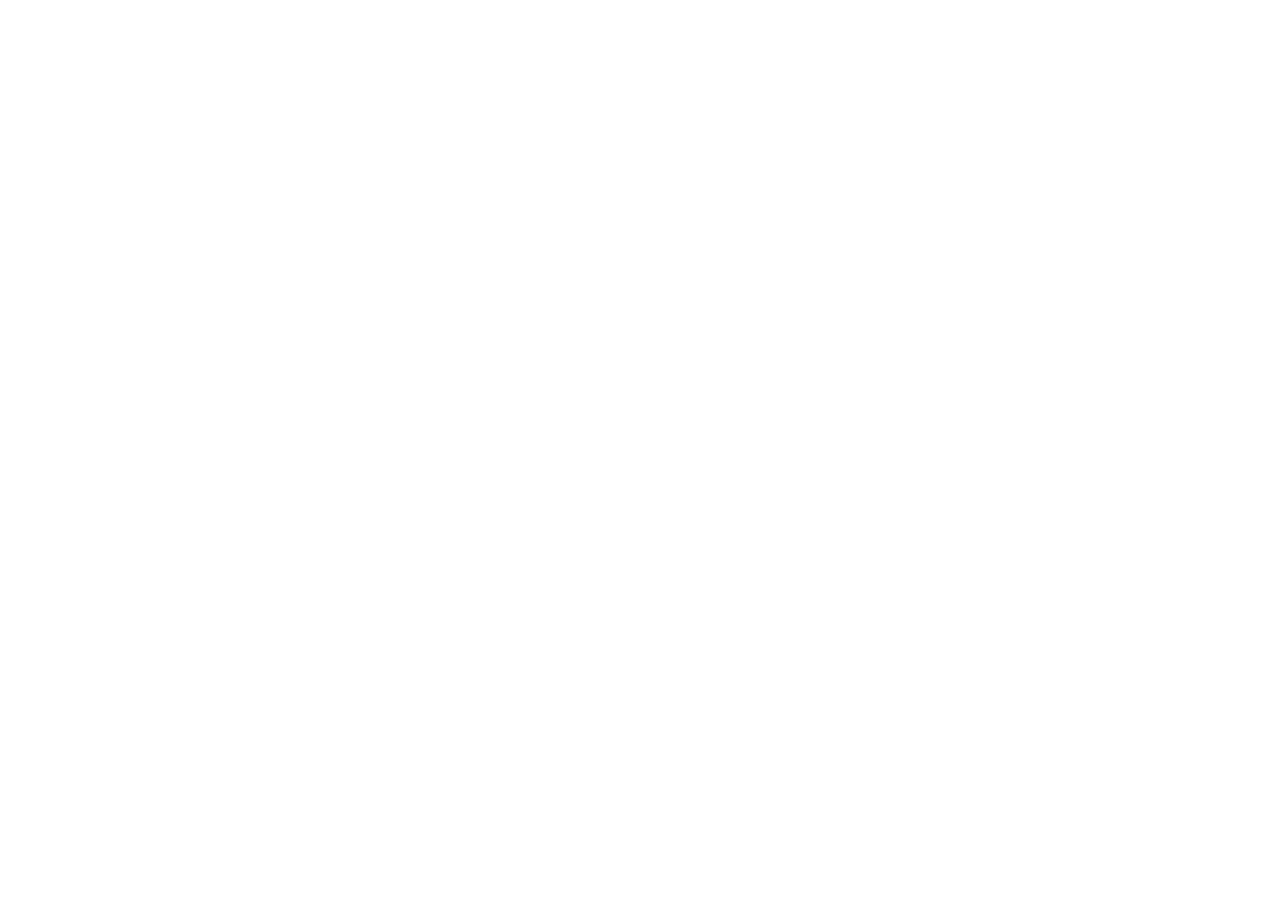
==== index.html @ aceb07a3 "imagen" ====
<!DOCTYPE html>
<html lang="es">
<head>
    <meta charset="UTF-8">
    <meta name="viewport" content="width=device-width, initial-scale=1.0">
    <title>AUTIQ - Accesorios para Vehículo | Copacabana</title>
    
    <script src="https://cdn.tailwindcss.com"></script>
    <link rel="stylesheet" href="https://cdnjs.cloudflare.com/ajax/libs/font-awesome/6.5.1/css/all.min.css">
    <link rel="stylesheet" href="https://cdn.jsdelivr.net/npm/swiper@11/swiper-bundle.min.css" />
    <link rel="stylesheet" href="css/style.css">

    <script>
        tailwind.config = {
            theme: { extend: { colors: { autiq: '#d32f2f' } } }
        }
    </script>
</head>
<body class="bg-gray-50 text-gray-900 antialiased">

    <div x-data="appStorage()" x-init="initSwipers()" x-cloak>

        <nav class="bg-white border-b border-gray-100 sticky top-0 z-40">
            <div class="max-w-7xl mx-auto px-6 h-20 flex justify-between items-center">
                <a href="#" class="text-2xl font-black tracking-tighter text-gray-900 uppercase">
                    AUTIQ<span class="text-gray-400">.</span>
                </a>
                <div class="hidden md:flex items-center gap-10">
                    <a href="#" class="text-[10px] uppercase font-bold tracking-[0.2em] text-gray-800 hover:text-gray-400 transition">Inicio</a>
                    <a href="#catalogo" class="text-[10px] uppercase font-bold tracking-[0.2em] text-autiq hover:text-red-700 transition">Catálogo</a>
                </div>
            </div>
        </nav>

        <header class="bg-white flex items-center border-b border-gray-100 min-h-[calc(100vh-80px)]">
            <div class="max-w-7xl mx-auto px-6 grid md:grid-cols-2 gap-12 items-center w-full py-12">
                <div class="space-y-8 order-2 md:order-1 text-center md:text-left">
                    <h1 class="text-5xl md:text-7xl font-black tracking-tighter text-gray-950 leading-[0.9]">Accesorios para vehículo</h1>
                    <div class="space-y-2 flex flex-col items-center md:items-start">
                        <p class="text-sm md:text-lg text-autiq font-bold uppercase tracking-[0.3em]">PERSONALIZA | PROTEGE | DESTACA</p>
                        <div class="h-1 w-20 bg-gray-900"></div>
                    </div>
                    <p class="text-gray-600 leading-relaxed max-w-md mx-auto md:mx-0 text-base md:text-lg">Tienda virtual especializada en accesorios que elevan el estilo y la protección de tu auto.</p>
                    <a href="#catalogo" class="inline-block bg-gray-950 text-white px-10 py-4 rounded-full text-xs font-black uppercase tracking-widest hover:bg-gray-800 transition-all shadow-xl">Ver Catálogo</a>
                </div>
                <div class="flex justify-center md:justify-end order-1 md:order-2">
                    <div class="relative w-full max-w-lg aspect-square">
                        <div class="absolute inset-0 bg-gray-100 rounded-full scale-110 blur-3xl opacity-50"></div>
                        <img src="img/logo.png" alt="AUTIQ" class="relative z-10 w-full h-full object-contain drop-shadow-2xl border border-gray-100 rounded-full p-4 bg-white">
                    </div>
                </div>
            </div>
        </header>

        <main id="catalogo" class="container mx-auto px-6 py-16 pt-16 scroll-mt-20">
            <h2 class="text-2xl font-light text-gray-400 uppercase tracking-widest mb-12 border-b border-gray-100 pb-4">Nuestros Productos</h2>
            <div class="grid grid-cols-2 md:grid-cols-3 lg:grid-cols-4 gap-4 md:gap-8">
                <template x-for="product in productos" :key="product.id">
                    <div class="group border border-gray-100 p-4 bg-white flex flex-col h-full hover:shadow-xl transition-shadow duration-300 rounded-xl">
                        <div class="relative overflow-hidden aspect-square bg-gray-50 rounded-lg mb-4">
                            <div class="swiper product-swiper h-full">
                                <div class="swiper-wrapper">
                                    <div class="swiper-slide cursor-zoom-in" @click="openModal = true; modalImg = product.image1">
                                        <img :src="product.image1" class="w-full h-full object-contain p-2" loading="lazy">
                                    </div>
                                    <template x-if="product.image2">
                                        <div class="swiper-slide cursor-zoom-in" @click="openModal = true; modalImg = product.image2">
                                            <img :src="product.image2" class="w-full h-full object-contain p-2" loading="lazy">
                                        </div>
                                    </template>
                                </div>
                                <div class="swiper-button-next"></div>
                                <div class="swiper-button-prev"></div>
                                <div class="swiper-pagination"></div>
                            </div>
                        </div>
                        <div class="grow flex flex-col px-1">
                            <h3 class="font-bold text-sm text-gray-900 uppercase tracking-tighter" x-text="product.name"></h3>
                            <p class="text-[11px] text-gray-500 mt-2 line-clamp-2 italic" x-text="product.description"></p>
                        </div>
                        <div class="mt-auto flex justify-between items-center border-t border-gray-50 pt-4">
                            <span class="font-mono font-bold text-gray-950 text-lg" x-text="product.price"></span>
                        </div>
                    </div>
                </template>
            </div>
        </main>

        <footer class="bg-gray-950 text-gray-300 py-16 mt-16 border-t border-gray-800">
            <div class="max-w-7xl mx-auto px-6 grid md:grid-cols-3 gap-12">
            <div class="space-y-6">
                <h4 class="text-xs uppercase font-black tracking-[0.2em] text-white">AUTIQ Accesorios</h4>
                <p class="text-sm leading-relaxed">Tienda Virtual Copacabana Machado. <br>Personaliza, Protege y Destaca tu vehículo con nosotros.</p>

                <div class="flex items-center gap-4 pt-2">
                    <a href="https://instagram.com/auti.q" target="_blank" class="w-10 h-10 rounded-full bg-gray-900 flex items-center justify-center hover:bg-pink-600 transition-colors text-white border border-gray-800">
                        <i class="fa-brands fa-instagram text-xl"></i>
                    </a>
                    <a :href="whatsappUrl" target="_blank" class="w-10 h-10 rounded-full bg-gray-900 flex items-center justify-center hover:bg-green-600 transition-colors text-white border border-gray-800">
                        <i class="fa-brands fa-whatsapp text-xl"></i>
                    </a>
                </div>
            </div>
        
            <div class="space-y-4">
                <h4 class="text-xs uppercase font-black tracking-[0.2em] text-white">Atención al cliente</h4>
                <p class="text-sm italic">Lunes a Viernes: 9am - 6pm</p>
                <p class="text-sm">Sábados y domingos: 9am - 3pm</p>
                <p class="text-sm text-gray-500 mt-4">Punto de recogida en Copacabana (Bajo disponibilidad previa)</p>
            </div>
        
            <div class="relative overflow-hidden rounded-xl border border-gray-800 h-48 bg-gray-900 shadow-lg">
                <iframe 
                    src="https://www.google.com/maps/embed?pb=!1m18!1m12!1m3!1d3965.48451802881!2d-75.535457!3d6.331214600000001!2m3!1f0!2f0!3f0!3m2!1i1024!2i768!4f13.1!3m3!1m2!1s0x8e442f651dfc068d%3A0xc3733830310ce7e2!2sAllegro%20Apartamentos!5e0!3m2!1ses!2sco!4v1774302293964!5m2!1ses!2sco" width="100%" height="100%" style="border:0;" allowfullscreen="" loading="lazy" referrerpolicy="no-referrer-when-downgrade">
                    class="w-full h-full" 
                    style="border:0;" 
                    allowfullscreen="" 
                    loading="lazy" 
                    referrerpolicy="no-referrer-when-downgrade">
                </iframe>
            </div>
        </div>
            <div class="max-w-7xl mx-auto px-6 mt-16 pt-8 border-t border-gray-900 text-center">
                <p class="text-[10px] uppercase tracking-[0.3em] text-gray-600">&copy; 2026 AUTIQ. Todos los derechos reservados.</p>
            </div>
        </footer>

        <a :href="whatsappUrl" 
           target="_blank" 
           class="fixed bottom-8 right-8 z-[90] bg-green-500 text-white w-16 h-16 rounded-full flex items-center justify-center shadow-2xl hover:bg-green-600 transition-all hover:scale-110 animate-whatsapp">
            <i class="fa-brands fa-whatsapp text-3xl"></i>
        </a>

        <template x-teleport="body">
            <div x-show="openModal" class="fixed inset-0 z-[100] flex items-center justify-center bg-black/95 p-6" x-transition.opacity @keydown.escape.window="openModal = false" @click.self="openModal = false" style="display: none;">
                <button @click="openModal = false" class="absolute top-5 right-5 text-white/50 hover:text-white text-4xl font-thin">&times;</button>
                <div class="relative max-w-lg w-full mx-auto bg-white p-2 rounded-lg" @click.stop>
                    <img :src="modalImg" class="w-full h-auto max-h-[75vh] object-contain rounded-sm">
                    <div class="py-2 text-center border-t border-gray-50 mt-2">
                        <p class="text-[10px] uppercase tracking-widest text-gray-400 font-bold">Vista Previa AUTIQ</p>
                    </div>
                </div>
            </div>
        </template>

    </div> 

    <script src="https://cdn.jsdelivr.net/npm/swiper@11/swiper-bundle.min.js"></script>
    <script defer src="https://cdn.jsdelivr.net/npm/alpinejs@3.x.x/dist/cdn.min.js"></script>

    <script>
        function appStorage() {
            return {
                openModal: false,
                modalImg: '',
                
                // --- CONFIGURACIÓN WHATSAPP ---
                whatsappPhone: '573206583971', // REEMPLAZA CON TU NÚMERO (Sin el +)
                whatsappMessage: 'Hola AUTIQ! 🚘 Vi tu catálogo y me interesa obtener más información sobre un accesorio.',
                
                get whatsappUrl() {
                    return `https://wa.me/${this.whatsappPhone}?text=${encodeURIComponent(this.whatsappMessage)}`;
                },

                productos: [
                    { id: 1, name: 'CARBLOCK MILLONARIO', description: 'Elegancia y confort en un mismo Aroma. Edición Gold.', price: '$55.000', image1: 'img/Carblock.png', image2: 'img/Carblock1.png' },
                    { id: 2, name: 'TAPA VALVULA DE LUJO HYUNDAI', description: 'Tapa de válvula con diseño exclusivo para vehículos HYUNDAI.', price: '$22.000', image1: 'img/HYUNDAI.png', image2: 'img/HyundaiCar.png' },
                    { id: 3, name: 'TAPAS VÁLVULA SUZUKI + LLAVERO', description: 'Set completo de 4 tapas en negro mate con logo Suzuki.', price: '$22.000', image1: 'img/suzuki.1.png', image2: 'img/suzukiCar.png' },
                    { id: 4, name: 'TAPAS VÁLVULA RENAULT + LLAVERO', description: 'Calidad premium para tu Renault.', price: '$22.000', image1: 'img/renault.png', image2: 'img/renaultCar.png' },
                    { id: 5, name: 'TAPAS VÁLVULA MAZDA + LLAVERO', description: 'Personalización total para tu Mazda.', price: '$22.000', image1: 'img/Mazda.png', image2: 'img/MazdaCar.png' },
                    { id: 6, name: 'TAPAS VÁLVULA FORD + LLAVERO', description: 'Resistencia y estilo para tu Ford.', price: '$22.000', image1: 'img/Ford.png', image2: 'img/FordCard.png' },
                    { id: 7, name: 'TAPAS VÁLVULA BMW + LLAVERO', description: 'El detalle que tu BMW merece.', price: '$22.000', image1:'img/Bmw.1.png', image2:'img/BmwCar.png'},
                    { id: 8, name: 'TAPAS VÁLVULA MERCEDES + LLAVERO', description: 'Lujo y distinción en cada detalle.', price: '$22.000', image1: 'img/mercedez.1.png', image2:'img/mercedezCar.png' },
                    { id: 9, name: 'TAPAS VÁLVULA AUDI + LLAVERO', description: 'Diseño deportivo para tu Audi.', price: '$22.000', image1: 'img/audi.1.png', image2:'img/audiCar.png' }
                ],

                initSwipers() {
                    this.$nextTick(() => {
                        document.querySelectorAll('.product-swiper').forEach(el => {
                            new Swiper(el, {
                                spaceBetween: 10,
                                grabCursor: true,
                                pagination: { el: el.querySelector('.swiper-pagination'), clickable: true },
                                navigation: { nextEl: el.querySelector('.swiper-button-next'), prevEl: el.querySelector('.swiper-button-prev') },
                            });
                        });
                    });
                }
            }
        }
    </script>
</body>
</html>
---- css/style.css ----
/* css/styles.css */

/* ==========================================================
   REDISEÑO PROFESIONAL DE SWIPER PARA AUTIQ
   ========================================================== */

        [x-cloak] { display: none !important; }

        /* --- ESTILOS PROFESIONALES SWIPER --- */
        .swiper-pagination-bullet {
            background: rgba(0, 0, 0, 0.2) !important;
            width: 6px !important;
            height: 6px !important;
            opacity: 1 !important;
            transition: all 0.3s ease;
        }
        .swiper-pagination-bullet-active {
            background: #111827 !important;
            width: 16px !important;
            border-radius: 4px !important;
        }
        .swiper-button-next, .swiper-button-prev {
            color: rgba(0, 0, 0, 0.5) !important;
            transition: all 0.3s ease;
            opacity: 0;
        }
        .group:hover .swiper-button-next, .group:hover .swiper-button-prev {
            opacity: 1;
        }
        .swiper-button-next:after, .swiper-button-prev:after {
            font-size: 14px !important;
            font-weight: bold;
        }
        .swiper-button-disabled { display: none !important; }

        /* Suavizado de scroll */
        html { scroll-behavior: smooth; }


/* Lógica de HOVER: Aparecer y oscurecer */
.group:hover .swiper-button-next,
.group:hover .swiper-button-prev {
    opacity: 1; /* Aparecen al pasar el mouse por la card */
}

.swiper-button-next:hover,
.swiper-button-prev:hover {
    color: rgba(17, 24, 39, 1) !important; /* Gris oscuro al 100% */
}

/* Alinear flechas por fuera del área de la imagen */
.swiper-button-prev {
    left: 6px !important;
}

.swiper-button-next {
    right: 6px !important;
}

/* Asegurar que las imágenes del modal no se deformen */
.modal-image {
    max-width: 50%;
    max-height: 85vh;
    object-position: contain;
}

/* Asegura que el modal sea responsivo */
.modal-image-container {
    transition: all 0.3s ease-in-out;
}

/* Evita que la imagen sobrepase la altura de la pantalla en laptops pequeñas */
.modal-image-container img {
    max-height: 75vh; /* 75% de la altura de la pantalla */
    width: auto;
    margin: 0 auto;
}
/* Cambiar cursor al pasar sobre imágenes con zoom */
.cursor-zoom-in {
    cursor: zoom-in;
}

/* Evitar saltos de layout antes de que cargue Alpine */
[x-cloak] { 
    display: none !important; 
}
/* Animación para el botón de WhatsApp */
        @keyframes pulse-green {
            0% { transform: scale(1); box-shadow: 0 0 0 0 rgba(34, 197, 94, 0.7); }
            70% { transform: scale(1.05); box-shadow: 0 0 0 10px rgba(34, 197, 94, 0); }
            100% { transform: scale(1); box-shadow: 0 0 0 0 rgba(34, 197, 94, 0); }
        }
        .animate-whatsapp { animation: pulse-green 2s infinite; }
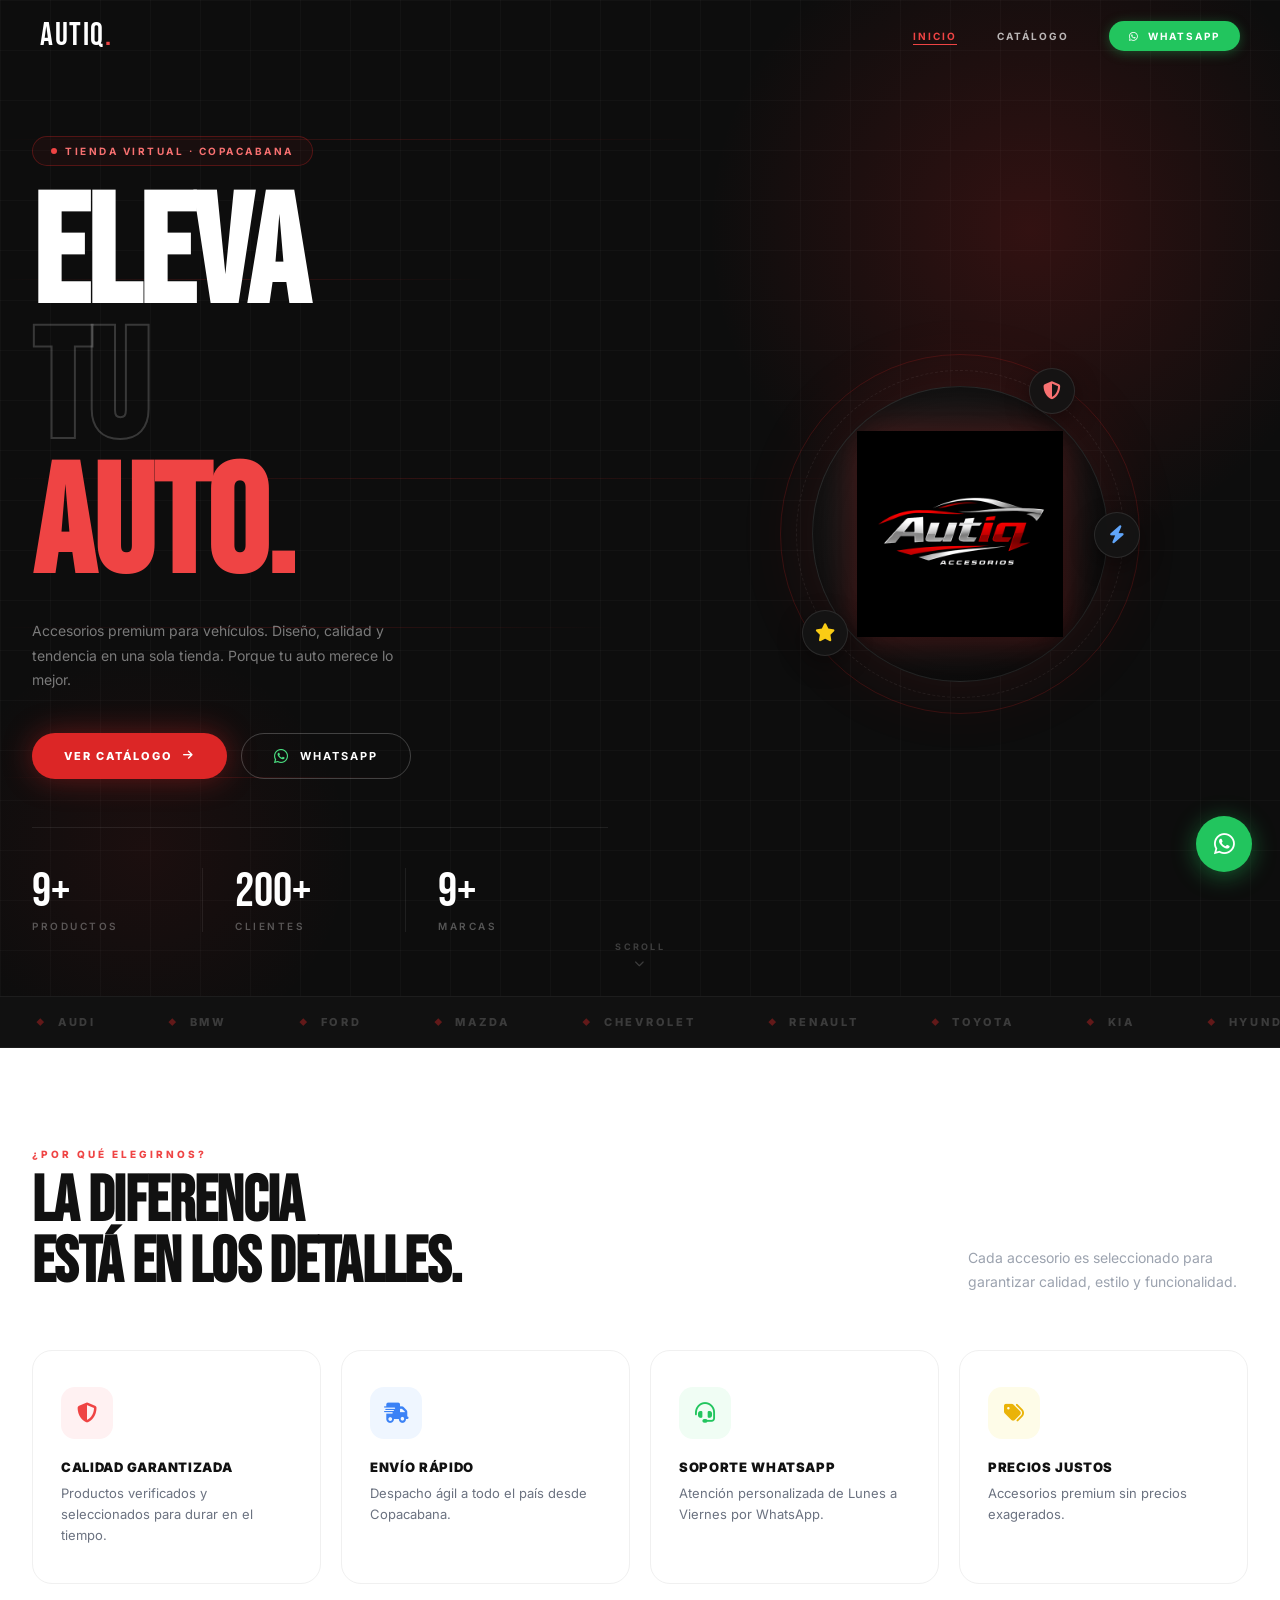
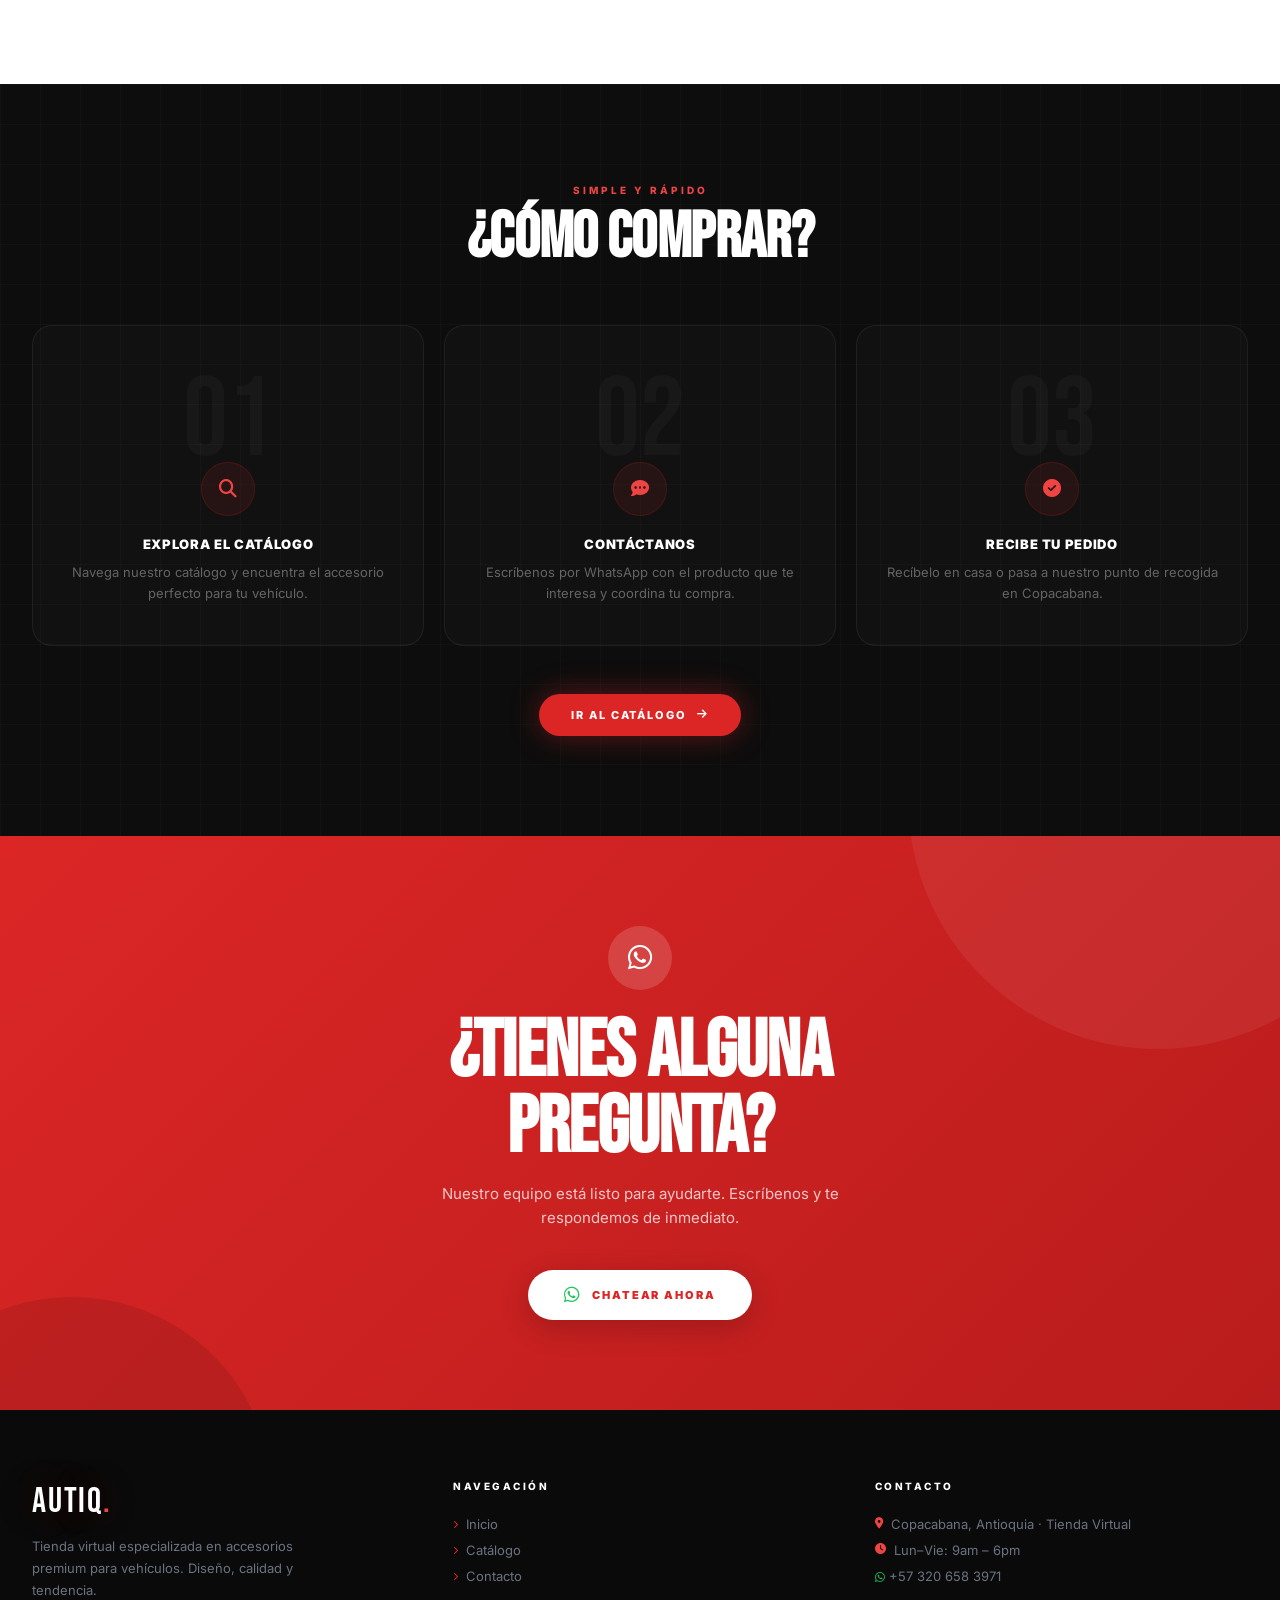
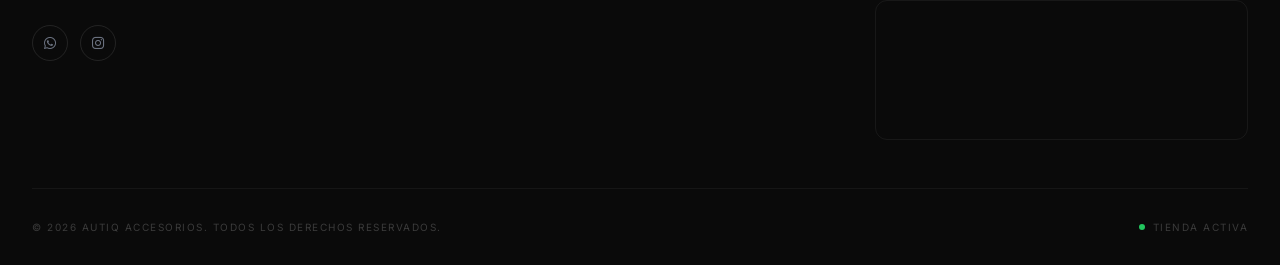
==== commit f044f304: "Nueva app creada por claude" ====
--- a/index.html
+++ b/index.html
@@ -1,193 +1,527 @@
-<!DOCTYPE html>
-<html lang="es">
-<head>
-    <meta charset="UTF-8">
-    <meta name="viewport" content="width=device-width, initial-scale=1.0">
-    <title>AUTIQ - Accesorios para Vehículo | Copacabana</title>
-    
-    <script src="https://cdn.tailwindcss.com"></script>
-    <link rel="stylesheet" href="https://cdnjs.cloudflare.com/ajax/libs/font-awesome/6.5.1/css/all.min.css">
-    <link rel="stylesheet" href="https://cdn.jsdelivr.net/npm/swiper@11/swiper-bundle.min.css" />
-    <link rel="stylesheet" href="css/style.css">
-
-    <script>
-        tailwind.config = {
-            theme: { extend: { colors: { autiq: '#d32f2f' } } }
-        }
-    </script>
-</head>
-<body class="bg-gray-50 text-gray-900 antialiased">
-
-    <div x-data="appStorage()" x-init="initSwipers()" x-cloak>
-
-        <nav class="bg-white border-b border-gray-100 sticky top-0 z-40">
-            <div class="max-w-7xl mx-auto px-6 h-20 flex justify-between items-center">
-                <a href="#" class="text-2xl font-black tracking-tighter text-gray-900 uppercase">
-                    AUTIQ<span class="text-gray-400">.</span>
-                </a>
-                <div class="hidden md:flex items-center gap-10">
-                    <a href="#" class="text-[10px] uppercase font-bold tracking-[0.2em] text-gray-800 hover:text-gray-400 transition">Inicio</a>
-                    <a href="#catalogo" class="text-[10px] uppercase font-bold tracking-[0.2em] text-autiq hover:text-red-700 transition">Catálogo</a>
-                </div>
-            </div>
-        </nav>
-
-        <header class="bg-white flex items-center border-b border-gray-100 min-h-[calc(100vh-80px)]">
-            <div class="max-w-7xl mx-auto px-6 grid md:grid-cols-2 gap-12 items-center w-full py-12">
-                <div class="space-y-8 order-2 md:order-1 text-center md:text-left">
-                    <h1 class="text-5xl md:text-7xl font-black tracking-tighter text-gray-950 leading-[0.9]">Accesorios para vehículo</h1>
-                    <div class="space-y-2 flex flex-col items-center md:items-start">
-                        <p class="text-sm md:text-lg text-autiq font-bold uppercase tracking-[0.3em]">PERSONALIZA | PROTEGE | DESTACA</p>
-                        <div class="h-1 w-20 bg-gray-900"></div>
-                    </div>
-                    <p class="text-gray-600 leading-relaxed max-w-md mx-auto md:mx-0 text-base md:text-lg">Tienda virtual especializada en accesorios que elevan el estilo y la protección de tu auto.</p>
-                    <a href="#catalogo" class="inline-block bg-gray-950 text-white px-10 py-4 rounded-full text-xs font-black uppercase tracking-widest hover:bg-gray-800 transition-all shadow-xl">Ver Catálogo</a>
-                </div>
-                <div class="flex justify-center md:justify-end order-1 md:order-2">
-                    <div class="relative w-full max-w-lg aspect-square">
-                        <div class="absolute inset-0 bg-gray-100 rounded-full scale-110 blur-3xl opacity-50"></div>
-                        <img src="img/logo.png" alt="AUTIQ" class="relative z-10 w-full h-full object-contain drop-shadow-2xl border border-gray-100 rounded-full p-4 bg-white">
-                    </div>
-                </div>
-            </div>
-        </header>
-
-        <main id="catalogo" class="container mx-auto px-6 py-16 pt-16 scroll-mt-20">
-            <h2 class="text-2xl font-light text-gray-400 uppercase tracking-widest mb-12 border-b border-gray-100 pb-4">Nuestros Productos</h2>
-            <div class="grid grid-cols-2 md:grid-cols-3 lg:grid-cols-4 gap-4 md:gap-8">
-                <template x-for="product in productos" :key="product.id">
-                    <div class="group border border-gray-100 p-4 bg-white flex flex-col h-full hover:shadow-xl transition-shadow duration-300 rounded-xl">
-                        <div class="relative overflow-hidden aspect-square bg-gray-50 rounded-lg mb-4">
-                            <div class="swiper product-swiper h-full">
-                                <div class="swiper-wrapper">
-                                    <div class="swiper-slide cursor-zoom-in" @click="openModal = true; modalImg = product.image1">
-                                        <img :src="product.image1" class="w-full h-full object-contain p-2" loading="lazy">
-                                    </div>
-                                    <template x-if="product.image2">
-                                        <div class="swiper-slide cursor-zoom-in" @click="openModal = true; modalImg = product.image2">
-                                            <img :src="product.image2" class="w-full h-full object-contain p-2" loading="lazy">
-                                        </div>
-                                    </template>
-                                </div>
-                                <div class="swiper-button-next"></div>
-                                <div class="swiper-button-prev"></div>
-                                <div class="swiper-pagination"></div>
-                            </div>
-                        </div>
-                        <div class="grow flex flex-col px-1">
-                            <h3 class="font-bold text-sm text-gray-900 uppercase tracking-tighter" x-text="product.name"></h3>
-                            <p class="text-[11px] text-gray-500 mt-2 line-clamp-2 italic" x-text="product.description"></p>
-                        </div>
-                        <div class="mt-auto flex justify-between items-center border-t border-gray-50 pt-4">
-                            <span class="font-mono font-bold text-gray-950 text-lg" x-text="product.price"></span>
-                        </div>
-                    </div>
-                </template>
-            </div>
-        </main>
-
-        <footer class="bg-gray-950 text-gray-300 py-16 mt-16 border-t border-gray-800">
-            <div class="max-w-7xl mx-auto px-6 grid md:grid-cols-3 gap-12">
-            <div class="space-y-6">
-                <h4 class="text-xs uppercase font-black tracking-[0.2em] text-white">AUTIQ Accesorios</h4>
-                <p class="text-sm leading-relaxed">Tienda Virtual Copacabana Machado. <br>Personaliza, Protege y Destaca tu vehículo con nosotros.</p>
-
-                <div class="flex items-center gap-4 pt-2">
-                    <a href="https://instagram.com/auti.q" target="_blank" class="w-10 h-10 rounded-full bg-gray-900 flex items-center justify-center hover:bg-pink-600 transition-colors text-white border border-gray-800">
-                        <i class="fa-brands fa-instagram text-xl"></i>
-                    </a>
-                    <a :href="whatsappUrl" target="_blank" class="w-10 h-10 rounded-full bg-gray-900 flex items-center justify-center hover:bg-green-600 transition-colors text-white border border-gray-800">
-                        <i class="fa-brands fa-whatsapp text-xl"></i>
-                    </a>
-                </div>
-            </div>
-        
-            <div class="space-y-4">
-                <h4 class="text-xs uppercase font-black tracking-[0.2em] text-white">Atención al cliente</h4>
-                <p class="text-sm italic">Lunes a Viernes: 9am - 6pm</p>
-                <p class="text-sm">Sábados y domingos: 9am - 3pm</p>
-                <p class="text-sm text-gray-500 mt-4">Punto de recogida en Copacabana (Bajo disponibilidad previa)</p>
-            </div>
-        
-            <div class="relative overflow-hidden rounded-xl border border-gray-800 h-48 bg-gray-900 shadow-lg">
-                <iframe 
-                    src="https://www.google.com/maps/embed?pb=!1m18!1m12!1m3!1d3965.48451802881!2d-75.535457!3d6.331214600000001!2m3!1f0!2f0!3f0!3m2!1i1024!2i768!4f13.1!3m3!1m2!1s0x8e442f651dfc068d%3A0xc3733830310ce7e2!2sAllegro%20Apartamentos!5e0!3m2!1ses!2sco!4v1774302293964!5m2!1ses!2sco" width="100%" height="100%" style="border:0;" allowfullscreen="" loading="lazy" referrerpolicy="no-referrer-when-downgrade">
-                    class="w-full h-full" 
-                    style="border:0;" 
-                    allowfullscreen="" 
-                    loading="lazy" 
-                    referrerpolicy="no-referrer-when-downgrade">
-                </iframe>
-            </div>
-        </div>
-            <div class="max-w-7xl mx-auto px-6 mt-16 pt-8 border-t border-gray-900 text-center">
-                <p class="text-[10px] uppercase tracking-[0.3em] text-gray-600">&copy; 2026 AUTIQ. Todos los derechos reservados.</p>
-            </div>
-        </footer>
-
-        <a :href="whatsappUrl" 
-           target="_blank" 
-           class="fixed bottom-8 right-8 z-[90] bg-green-500 text-white w-16 h-16 rounded-full flex items-center justify-center shadow-2xl hover:bg-green-600 transition-all hover:scale-110 animate-whatsapp">
-            <i class="fa-brands fa-whatsapp text-3xl"></i>
-        </a>
-
-        <template x-teleport="body">
-            <div x-show="openModal" class="fixed inset-0 z-[100] flex items-center justify-center bg-black/95 p-6" x-transition.opacity @keydown.escape.window="openModal = false" @click.self="openModal = false" style="display: none;">
-                <button @click="openModal = false" class="absolute top-5 right-5 text-white/50 hover:text-white text-4xl font-thin">&times;</button>
-                <div class="relative max-w-lg w-full mx-auto bg-white p-2 rounded-lg" @click.stop>
-                    <img :src="modalImg" class="w-full h-auto max-h-[75vh] object-contain rounded-sm">
-                    <div class="py-2 text-center border-t border-gray-50 mt-2">
-                        <p class="text-[10px] uppercase tracking-widest text-gray-400 font-bold">Vista Previa AUTIQ</p>
-                    </div>
-                </div>
-            </div>
-        </template>
-
-    </div> 
-
-    <script src="https://cdn.jsdelivr.net/npm/swiper@11/swiper-bundle.min.js"></script>
-    <script defer src="https://cdn.jsdelivr.net/npm/alpinejs@3.x.x/dist/cdn.min.js"></script>
-
-    <script>
-        function appStorage() {
-            return {
-                openModal: false,
-                modalImg: '',
-                
-                // --- CONFIGURACIÓN WHATSAPP ---
-                whatsappPhone: '573206583971', // REEMPLAZA CON TU NÚMERO (Sin el +)
-                whatsappMessage: 'Hola AUTIQ! 🚘 Vi tu catálogo y me interesa obtener más información sobre un accesorio.',
-                
-                get whatsappUrl() {
-                    return `https://wa.me/${this.whatsappPhone}?text=${encodeURIComponent(this.whatsappMessage)}`;
-                },
-
-                productos: [
-                    { id: 1, name: 'CARBLOCK MILLONARIO', description: 'Elegancia y confort en un mismo Aroma. Edición Gold.', price: '$55.000', image1: 'img/Carblock.png', image2: 'img/Carblock1.png' },
-                    { id: 2, name: 'TAPA VALVULA DE LUJO HYUNDAI', description: 'Tapa de válvula con diseño exclusivo para vehículos HYUNDAI.', price: '$22.000', image1: 'img/HYUNDAI.png', image2: 'img/HyundaiCar.png' },
-                    { id: 3, name: 'TAPAS VÁLVULA SUZUKI + LLAVERO', description: 'Set completo de 4 tapas en negro mate con logo Suzuki.', price: '$22.000', image1: 'img/suzuki.1.png', image2: 'img/suzukiCar.png' },
-                    { id: 4, name: 'TAPAS VÁLVULA RENAULT + LLAVERO', description: 'Calidad premium para tu Renault.', price: '$22.000', image1: 'img/renault.png', image2: 'img/renaultCar.png' },
-                    { id: 5, name: 'TAPAS VÁLVULA MAZDA + LLAVERO', description: 'Personalización total para tu Mazda.', price: '$22.000', image1: 'img/Mazda.png', image2: 'img/MazdaCar.png' },
-                    { id: 6, name: 'TAPAS VÁLVULA FORD + LLAVERO', description: 'Resistencia y estilo para tu Ford.', price: '$22.000', image1: 'img/Ford.png', image2: 'img/FordCard.png' },
-                    { id: 7, name: 'TAPAS VÁLVULA BMW + LLAVERO', description: 'El detalle que tu BMW merece.', price: '$22.000', image1:'img/Bmw.1.png', image2:'img/BmwCar.png'},
-                    { id: 8, name: 'TAPAS VÁLVULA MERCEDES + LLAVERO', description: 'Lujo y distinción en cada detalle.', price: '$22.000', image1: 'img/mercedez.1.png', image2:'img/mercedezCar.png' },
-                    { id: 9, name: 'TAPAS VÁLVULA AUDI + LLAVERO', description: 'Diseño deportivo para tu Audi.', price: '$22.000', image1: 'img/audi.1.png', image2:'img/audiCar.png' }
-                ],
-
-                initSwipers() {
-                    this.$nextTick(() => {
-                        document.querySelectorAll('.product-swiper').forEach(el => {
-                            new Swiper(el, {
-                                spaceBetween: 10,
-                                grabCursor: true,
-                                pagination: { el: el.querySelector('.swiper-pagination'), clickable: true },
-                                navigation: { nextEl: el.querySelector('.swiper-button-next'), prevEl: el.querySelector('.swiper-button-prev') },
-                            });
-                        });
-                    });
-                }
-            }
-        }
-    </script>
-</body>
-</html>+<!DOCTYPE html>
+<html lang="es">
+<head>
+  <meta charset="UTF-8">
+  <meta name="viewport" content="width=device-width, initial-scale=1.0">
+  <title>AUTIQ | Accesorios Premium para Vehículos</title>
+  <meta name="description" content="Tienda virtual de accesorios premium para vehículos en Copacabana. Tapas de válvula de lujo, calidad garantizada.">
+  <link rel="preconnect" href="https://fonts.googleapis.com">
+  <link href="https://fonts.googleapis.com/css2?family=Bebas+Neue&family=Inter:wght@400;500;600;700;900&display=swap" rel="stylesheet">
+  <link rel="stylesheet" href="https://cdnjs.cloudflare.com/ajax/libs/font-awesome/6.4.0/css/all.min.css">
+  <style>
+    *, *::before, *::after { box-sizing: border-box; margin: 0; padding: 0; }
+    html { scroll-behavior: smooth; }
+    body { font-family: 'Inter', sans-serif; background: #fff; color: #111; overflow-x: hidden; }
+    a { text-decoration: none; }
+    img { display: block; max-width: 100%; }
+
+    /* ── PROGRESS BAR ── */
+    #progress-bar {
+      position: fixed; top: 0; left: 0; height: 2px; width: 0;
+      background: linear-gradient(90deg, #dc2626, #f87171);
+      z-index: 9999; transition: width .1s linear;
+    }
+
+    /* ── NAVBAR ── */
+    #navbar {
+      position: fixed; top: 0; left: 0; right: 0; z-index: 100;
+      height: 72px; display: flex; align-items: center;
+      padding: 0 2.5rem;
+      background: transparent;
+      border-bottom: 1px solid transparent;
+      transition: background .4s ease, border-color .4s ease, backdrop-filter .4s ease;
+    }
+    #navbar.scrolled {
+      background: rgba(10,10,10,0.92);
+      border-color: rgba(255,255,255,0.06);
+      backdrop-filter: blur(20px);
+    }
+    .nav-inner { width: 100%; max-width: 1280px; margin: 0 auto; display: flex; justify-content: space-between; align-items: center; }
+    .nav-logo {
+      font-family: 'Bebas Neue', sans-serif; font-size: 2rem;
+      color: #fff; letter-spacing: .05em;
+    }
+    .nav-logo span { color: #ef4444; }
+    .nav-links { display: flex; align-items: center; gap: 2.5rem; }
+    .nav-links a { font-size: 10px; font-weight: 700; letter-spacing: .2em; text-transform: uppercase; color: rgba(255,255,255,.7); transition: color .2s; }
+    .nav-links a:hover, .nav-links a.active { color: #ef4444; }
+    .nav-links a.active { text-decoration: underline; text-underline-offset: 4px; }
+    .nav-wa {
+      display: inline-flex; align-items: center; gap: 8px;
+      background: #22c55e; color: #fff !important;
+      padding: 9px 20px; border-radius: 999px;
+      font-size: 10px !important; font-weight: 700 !important;
+      transition: background .3s, box-shadow .3s !important;
+      box-shadow: 0 2px 12px rgba(34,197,94,.35);
+    }
+    .nav-wa:hover { background: #16a34a !important; color: #fff !important; }
+    .hamburger { display: none; background: none; border: none; color: #fff; font-size: 24px; cursor: pointer; }
+
+    /* Mobile menu */
+    #mobile-menu {
+      display: none; position: fixed; inset: 0; z-index: 200;
+      background: #0d0d0d; flex-direction: column;
+      align-items: center; justify-content: center; gap: 2.5rem;
+    }
+    #mobile-menu.open { display: flex; }
+    #mobile-menu a { font-size: 2.5rem; font-weight: 300; color: rgba(255,255,255,.8); text-transform: uppercase; letter-spacing: .15em; transition: color .2s; }
+    #mobile-menu a:hover { color: #fff; }
+    #mobile-menu .close-btn { position: absolute; top: 24px; right: 28px; background: none; border: none; color: rgba(255,255,255,.5); font-size: 32px; cursor: pointer; }
+    #mobile-menu .mob-logo { position: absolute; top: 20px; left: 24px; font-family: 'Bebas Neue', sans-serif; font-size: 1.8rem; color: #fff; }
+    #mobile-menu .mob-logo span { color: #ef4444; }
+
+    /* ── HERO ── */
+    .hero {
+      min-height: 100vh; background: #0d0d0d;
+      display: flex; align-items: center;
+      position: relative; overflow: hidden; padding-top: 72px;
+    }
+    .hero-grid {
+      position: absolute; inset: 0; pointer-events: none;
+      background-image: linear-gradient(rgba(255,255,255,.025) 1px, transparent 1px), linear-gradient(90deg, rgba(255,255,255,.025) 1px, transparent 1px);
+      background-size: 50px 50px;
+    }
+    .hero-glow { position: absolute; border-radius: 50%; pointer-events: none; }
+    .hero-glow-1 { top: -120px; right: -100px; width: 700px; height: 700px; background: radial-gradient(circle, rgba(220,38,38,.18) 0%, transparent 65%); }
+    .hero-glow-2 { bottom: -80px; left: -80px; width: 450px; height: 450px; background: radial-gradient(circle, rgba(220,38,38,.07) 0%, transparent 65%); }
+
+    /* Speed lines */
+    .speed-lines { position: absolute; inset: 0; pointer-events: none; overflow: hidden; }
+    .speed-lines span {
+      position: absolute; left: 0; height: 1px;
+      background: linear-gradient(90deg, transparent, rgba(220,38,38,.18), transparent);
+      animation: speedLine 5s ease-in-out infinite;
+    }
+    .speed-lines span:nth-child(1){top:14%;width:55%;animation-delay:0s}
+    .speed-lines span:nth-child(2){top:28%;width:38%;animation-delay:.9s}
+    .speed-lines span:nth-child(3){top:48%;width:68%;animation-delay:1.8s}
+    .speed-lines span:nth-child(4){top:63%;width:48%;animation-delay:2.7s}
+    .speed-lines span:nth-child(5){top:78%;width:32%;animation-delay:1.3s}
+    @keyframes speedLine {
+      0%{transform:translateX(-100%);opacity:0}15%{opacity:1}85%{opacity:1}100%{transform:translateX(120vw);opacity:0}
+    }
+
+    .hero-inner { max-width: 1280px; margin: 0 auto; padding: 4rem 2rem; width: 100%; position: relative; z-index: 1; display: flex; flex-wrap: wrap; align-items: center; gap: 4rem; }
+
+    /* Pill */
+    .pill { display: inline-flex; align-items: center; gap: 8px; padding: 8px 18px; border-radius: 999px; border: 1px solid rgba(220,38,38,.3); background: rgba(220,38,38,.06); color: #f87171; font-size: 10px; font-weight: 700; letter-spacing: .25em; text-transform: uppercase; margin-bottom: 1.5rem; }
+    .pill-dot { width: 6px; height: 6px; border-radius: 50%; background: #ef4444; animation: pulse 1.5s ease-in-out infinite; }
+    @keyframes pulse { 0%,100%{opacity:1;transform:scale(1)}50%{opacity:.4;transform:scale(.7)} }
+
+    .hero-title { font-family: 'Bebas Neue', sans-serif; font-size: clamp(4.5rem,12vw,10rem); line-height: .88; color: #fff; letter-spacing: -.01em; margin-bottom: 1.5rem; }
+    .hero-title .outline { -webkit-text-stroke: 2px rgba(255,255,255,.18); color: transparent; }
+    .hero-title .red { color: #ef4444; }
+    .hero-subtitle { color: rgba(255,255,255,.45); font-size: 14px; line-height: 1.75; max-width: 400px; margin-bottom: 2.5rem; }
+
+    .btn-row { display: flex; flex-wrap: wrap; gap: 14px; margin-bottom: 0; }
+    .btn-red { display: inline-flex; align-items: center; gap: 10px; background: #dc2626; color: #fff; padding: 14px 32px; border-radius: 999px; font-size: 11px; font-weight: 800; text-transform: uppercase; letter-spacing: .18em; transition: all .3s; box-shadow: 0 0 30px rgba(220,38,38,.4); }
+    .btn-red:hover { background: #b91c1c; box-shadow: 0 0 50px rgba(220,38,38,.6); transform: translateY(-2px); color: #fff; }
+    .btn-outline { display: inline-flex; align-items: center; gap: 10px; background: transparent; color: #fff; padding: 14px 32px; border-radius: 999px; font-size: 11px; font-weight: 700; text-transform: uppercase; letter-spacing: .18em; border: 1px solid rgba(255,255,255,.22); transition: all .3s; }
+    .btn-outline:hover { border-color: rgba(255,255,255,.5); background: rgba(255,255,255,.05); color: #fff; }
+
+    /* Stats */
+    .hero-stats { display: flex; margin-top: 3rem; padding-top: 2.5rem; border-top: 1px solid rgba(255,255,255,.08); gap: 0; }
+    .stat { flex: 1; }
+    .stat+.stat { border-left: 1px solid rgba(255,255,255,.08); padding-left: 2rem; }
+    .stat-num { font-family: 'Bebas Neue', sans-serif; font-size: 3rem; color: #fff; line-height: 1; }
+    .stat-label { font-size: 10px; font-weight: 600; color: rgba(255,255,255,.3); text-transform: uppercase; letter-spacing: .25em; margin-top: 4px; }
+
+    /* Logo visual */
+    .hero-visual { display: flex; align-items: center; justify-content: center; flex: 1; min-width: 260px; }
+    .logo-ring { position: relative; width: 360px; height: 360px; }
+    .ring-outer { position: absolute; inset: 0; border-radius: 50%; border: 1px solid rgba(220,38,38,.2); animation: spin 20s linear infinite; }
+    .ring-inner { position: absolute; inset: 16px; border-radius: 50%; border: 1px dashed rgba(255,255,255,.07); animation: spin 30s linear infinite reverse; }
+    @keyframes spin { from{transform:rotate(0)}to{transform:rotate(360deg)} }
+    .logo-circle { position: absolute; inset: 32px; border-radius: 50%; background: linear-gradient(145deg,#1a1a1a,#0d0d0d); border: 1px solid rgba(255,255,255,.08); display: flex; align-items: center; justify-content: center; box-shadow: 0 0 80px rgba(220,38,38,.12), inset 0 0 40px rgba(0,0,0,.5); overflow: hidden; }
+    .logo-circle img { width: 70%; height: 70%; object-fit: contain; filter: drop-shadow(0 0 20px rgba(220,38,38,.3)); transition: transform .7s; }
+    .logo-circle:hover img { transform: scale(1.08); }
+    .fbadge { position: absolute; width: 46px; height: 46px; border-radius: 50%; background: rgba(20,20,20,.9); border: 1px solid rgba(255,255,255,.1); display: flex; align-items: center; justify-content: center; box-shadow: 0 8px 24px rgba(0,0,0,.4); backdrop-filter: blur(8px); }
+    .fbadge-1 { top: 4%; right: 18%; animation: floatY 3s ease-in-out infinite; }
+    .fbadge-2 { bottom: 16%; left: 6%; animation: floatY 4s ease-in-out infinite 1s; }
+    .fbadge-3 { top: 44%; right: 0; animation: floatY 3.5s ease-in-out infinite .5s; }
+    @keyframes floatY { 0%,100%{transform:translateY(0)}50%{transform:translateY(-10px)} }
+
+    /* Scroll hint */
+    .scroll-hint { position: absolute; bottom: 28px; left: 50%; transform: translateX(-50%); display: flex; flex-direction: column; align-items: center; gap: 6px; color: rgba(255,255,255,.2); font-size: 9px; font-weight: 700; letter-spacing: .25em; text-transform: uppercase; animation: bounceDown 2s ease-in-out infinite; }
+    @keyframes bounceDown { 0%,100%{transform:translateX(-50%) translateY(0)}50%{transform:translateX(-50%) translateY(6px)} }
+
+    /* ── MARQUEE ── */
+    .marquee-section { background: #111; border-top: 1px solid rgba(255,255,255,.05); border-bottom: 1px solid rgba(255,255,255,.05); padding: 18px 0; overflow: hidden; }
+    .marquee-track { display: flex; width: max-content; animation: marq 30s linear infinite; }
+    .marquee-track:hover { animation-play-state: paused; }
+    @keyframes marq { from{transform:translateX(0)}to{transform:translateX(-50%)} }
+    .marquee-item { display: flex; align-items: center; gap: 10px; padding: 0 36px; color: rgba(255,255,255,.18); font-size: 11px; font-weight: 800; letter-spacing: .25em; text-transform: uppercase; white-space: nowrap; }
+    .msep { color: rgba(220,38,38,.4); font-size: 8px; }
+
+    /* ── BENEFICIOS ── */
+    .section { padding: 100px 2rem; }
+    .section-inner { max-width: 1280px; margin: 0 auto; }
+    .eyebrow { display: block; font-size: 10px; font-weight: 800; letter-spacing: .3em; text-transform: uppercase; color: #ef4444; margin-bottom: 12px; }
+    .s-title { font-family: 'Bebas Neue', sans-serif; font-size: clamp(2.5rem,6vw,4rem); line-height: .95; letter-spacing: -.01em; }
+    .benefits-header { display: flex; flex-wrap: wrap; align-items: flex-end; justify-content: space-between; gap: 2rem; margin-bottom: 3.5rem; }
+    .benefits-sub { color: #9ca3af; font-size: 14px; max-width: 280px; line-height: 1.7; }
+    .benefits-grid { display: grid; grid-template-columns: repeat(auto-fit, minmax(220px,1fr)); gap: 20px; }
+    .bcard { background: #fff; border: 1px solid #f0f0f0; border-radius: 20px; padding: 36px 28px; transition: all .4s; cursor: default; position: relative; overflow: hidden; }
+    .bcard:hover { border-color: #e5e5e5; transform: translateY(-6px); box-shadow: 0 20px 60px rgba(0,0,0,.08); }
+    .bcard::after { content:''; position: absolute; bottom:0; left:0; right:0; height:3px; background: linear-gradient(90deg,#dc2626,#f87171); transform: scaleX(0); transition: transform .4s; border-radius: 0 0 20px 20px; }
+    .bcard:hover::after { transform: scaleX(1); }
+    .bicon { width: 52px; height: 52px; border-radius: 14px; display: flex; align-items: center; justify-content: center; margin-bottom: 20px; font-size: 20px; }
+    .btitle { font-size: 13px; font-weight: 900; color: #111; text-transform: uppercase; letter-spacing: .05em; margin-bottom: 8px; }
+    .bdesc { font-size: 13px; color: #6b7280; line-height: 1.65; }
+
+    /* ── PASOS ── */
+    .steps-bg { background: #0d0d0d; }
+    .steps-grid-bg { position: absolute; inset: 0; background-image: linear-gradient(rgba(255,255,255,.02) 1px, transparent 1px), linear-gradient(90deg, rgba(255,255,255,.02) 1px, transparent 1px); background-size: 40px 40px; pointer-events: none; }
+    .steps-section { padding: 100px 2rem; position: relative; overflow: hidden; }
+    .steps-header { text-align: center; margin-bottom: 3.5rem; }
+    .steps-grid { display: grid; grid-template-columns: repeat(auto-fit, minmax(240px,1fr)); gap: 20px; }
+    .scard { text-align: center; padding: 40px 24px; border-radius: 20px; border: 1px solid rgba(255,255,255,.06); background: rgba(255,255,255,.02); transition: all .4s; position: relative; overflow: hidden; }
+    .scard:hover { border-color: rgba(220,38,38,.25); background: rgba(255,255,255,.04); transform: translateY(-4px); }
+    .snum { font-family: 'Bebas Neue', sans-serif; font-size: 7rem; color: rgba(255,255,255,.03); line-height: 1; margin-bottom: -1rem; transition: color .4s; }
+    .scard:hover .snum { color: rgba(220,38,38,.07); }
+    .sicon { width: 54px; height: 54px; border-radius: 50%; margin: 0 auto 20px; display: flex; align-items: center; justify-content: center; background: rgba(220,38,38,.1); border: 1px solid rgba(220,38,38,.2); transition: all .4s; font-size: 18px; color: #ef4444; }
+    .scard:hover .sicon { background: #dc2626; border-color: #dc2626; color: #fff; }
+    .stitle { font-size: 13px; font-weight: 900; color: #fff; text-transform: uppercase; letter-spacing: .05em; margin-bottom: 10px; }
+    .sdesc { font-size: 13px; color: rgba(255,255,255,.35); line-height: 1.65; }
+    .sline { position: absolute; bottom: 0; left: 0; right: 0; height: 2px; background: linear-gradient(90deg, transparent, rgba(220,38,38,.5), transparent); transform: scaleX(0); transition: transform .5s; }
+    .scard:hover .sline { transform: scaleX(1); }
+
+    /* ── CTA ── */
+    .cta-section { background: linear-gradient(135deg, #dc2626, #b91c1c); padding: 90px 24px; text-align: center; position: relative; overflow: hidden; }
+    .cta-section::before { content:''; position:absolute;top:-50%;right:-10%;width:500px;height:500px;border-radius:50%;background:rgba(255,255,255,.06);pointer-events:none; }
+    .cta-section::after  { content:''; position:absolute;bottom:-50%;left:-10%;width:400px;height:400px;border-radius:50%;background:rgba(0,0,0,.1);pointer-events:none; }
+    .cta-inner { position: relative; z-index: 1; }
+    .cta-icon { width: 64px; height: 64px; border-radius: 50%; background: rgba(255,255,255,.15); display: flex; align-items: center; justify-content: center; margin: 0 auto 24px; }
+    .cta-title { font-family: 'Bebas Neue', sans-serif; font-size: clamp(2.5rem,7vw,5rem); color: #fff; line-height: .95; letter-spacing: -.01em; margin-bottom: 16px; }
+    .cta-sub { color: rgba(255,255,255,.75); font-size: 15px; max-width: 460px; margin: 0 auto 40px; line-height: 1.6; }
+    .btn-white { display: inline-flex; align-items: center; gap: 10px; background: #fff; color: #dc2626; padding: 16px 36px; border-radius: 999px; font-size: 11px; font-weight: 900; text-transform: uppercase; letter-spacing: .18em; transition: all .3s; box-shadow: 0 8px 30px rgba(0,0,0,.2); }
+    .btn-white:hover { background: #f9fafb; transform: translateY(-3px); box-shadow: 0 16px 40px rgba(0,0,0,.25); color: #dc2626; }
+
+    /* ── FOOTER ── */
+    footer { background: #0a0a0a; color: #6b7280; padding: 70px 2rem 32px; }
+    .footer-top { max-width: 1280px; margin: 0 auto; display: grid; grid-template-columns: repeat(auto-fit, minmax(220px,1fr)); gap: 3rem; margin-bottom: 3rem; }
+    .footer-logo { font-family: 'Bebas Neue', sans-serif; font-size: 2.2rem; color: #fff; letter-spacing: .05em; margin-bottom: 12px; text-shadow: 0 0 40px rgba(220,38,38,.25); }
+    .footer-logo span { color: #ef4444; }
+    .footer-p { font-size: 13px; line-height: 1.7; max-width: 280px; margin-bottom: 1.5rem; }
+    .social-links { display: flex; gap: 12px; }
+    .social-link { width: 36px; height: 36px; border-radius: 50%; border: 1px solid rgba(255,255,255,.1); display: flex; align-items: center; justify-content: center; font-size: 14px; color: #6b7280; transition: all .3s; }
+    .social-link:hover { color: #fff; }
+    .social-link.wa:hover { background: #22c55e; border-color: #22c55e; }
+    .social-link.ig:hover { background: linear-gradient(135deg,#833ab4,#fd1d1d,#fcb045); border-color: transparent; }
+    .footer-h { font-size: 10px; font-weight: 800; letter-spacing: .25em; text-transform: uppercase; color: #fff; margin-bottom: 1.5rem; }
+    .footer-links { display: flex; flex-direction: column; gap: 10px; }
+    .footer-links a { font-size: 13px; color: #6b7280; display: flex; align-items: center; gap: 8px; transition: color .2s; }
+    .footer-links a:hover { color: #fff; }
+    .fchev { color: #dc2626; font-size: 8px; }
+    .footer-info p { font-size: 13px; display: flex; align-items: flex-start; gap: 8px; margin-bottom: 10px; }
+    .footer-info .icon { color: #ef4444; font-size: 11px; margin-top: 2px; flex-shrink: 0; }
+    .map-wrap { border-radius: 12px; overflow: hidden; border: 1px solid rgba(255,255,255,.06); height: 140px; margin-top: 16px; }
+    .footer-bottom { max-width: 1280px; margin: 0 auto; padding-top: 2rem; border-top: 1px solid rgba(255,255,255,.05); display: flex; flex-wrap: wrap; justify-content: space-between; align-items: center; gap: 1rem; font-size: 10px; letter-spacing: .15em; text-transform: uppercase; color: rgba(255,255,255,.2); }
+    .active-dot { display: inline-flex; align-items: center; gap: 8px; }
+    .dot-green { width: 6px; height: 6px; border-radius: 50%; background: #22c55e; animation: pulse 1.5s ease-in-out infinite; }
+
+    /* ── WA FLOAT ── */
+    .wa-float { position: fixed; bottom: 28px; right: 28px; z-index: 999; width: 56px; height: 56px; border-radius: 50%; background: #22c55e; color: #fff; display: flex; align-items: center; justify-content: center; font-size: 24px; text-decoration: none; box-shadow: 0 4px 24px rgba(34,197,94,.45); transition: all .3s; }
+    .wa-float:hover { background: #16a34a; transform: scale(1.12); box-shadow: 0 6px 36px rgba(34,197,94,.6); color: #fff; }
+    .wa-tip { position: absolute; right: 68px; background: #111; color: #fff; font-size: 10px; font-weight: 700; letter-spacing: .12em; text-transform: uppercase; padding: 8px 14px; border-radius: 8px; white-space: nowrap; opacity: 0; pointer-events: none; transition: opacity .3s; }
+    .wa-float:hover .wa-tip { opacity: 1; }
+
+    /* ── RESPONSIVE ── */
+    @media(max-width:768px){
+      .nav-links { display: none; }
+      .hamburger { display: block; }
+      .hero-visual { display: none; }
+      .logo-ring { width: 260px; height: 260px; }
+      .hero-stats { gap: 0; }
+      .stat+.stat { padding-left: 1.2rem; }
+    }
+  </style>
+</head>
+<body>
+
+  <div id="progress-bar"></div>
+
+  <!-- NAVBAR -->
+  <nav id="navbar">
+    <div class="nav-inner">
+      <a href="index.html" class="nav-logo">AUTIQ<span>.</span></a>
+      <div class="nav-links">
+        <a href="index.html" class="active">Inicio</a>
+        <a href="catalogo.html">Catálogo</a>
+        <a href="https://wa.me/573206583971" target="_blank" class="nav-wa">
+          <i class="fa-brands fa-whatsapp"></i> WhatsApp
+        </a>
+      </div>
+      <button class="hamburger" onclick="document.getElementById('mobile-menu').classList.toggle('open')">
+        <i class="fa-solid fa-bars-staggered"></i>
+      </button>
+    </div>
+  </nav>
+
+  <!-- MOBILE MENU -->
+  <div id="mobile-menu">
+    <button class="close-btn" onclick="document.getElementById('mobile-menu').classList.remove('open')">
+      <i class="fa-solid fa-xmark"></i>
+    </button>
+    <span class="mob-logo">AUTIQ<span>.</span></span>
+    <a href="index.html" onclick="document.getElementById('mobile-menu').classList.remove('open')">Inicio</a>
+    <a href="catalogo.html" onclick="document.getElementById('mobile-menu').classList.remove('open')">Catálogo</a>
+    <a href="https://wa.me/573206583971" target="_blank" style="background:#22c55e;color:#fff;padding:14px 32px;border-radius:999px;font-size:1rem;font-weight:700;">
+      <i class="fa-brands fa-whatsapp"></i> WhatsApp
+    </a>
+  </div>
+
+  <!-- HERO -->
+  <section class="hero">
+    <div class="hero-grid"></div>
+    <div class="hero-glow hero-glow-1"></div>
+    <div class="hero-glow hero-glow-2"></div>
+    <div class="speed-lines">
+      <span></span><span></span><span></span><span></span><span></span>
+    </div>
+
+    <div class="hero-inner">
+      <!-- Texto -->
+      <div style="flex:1;min-width:280px;">
+        <div class="pill">
+          <span class="pill-dot"></span>
+          Tienda Virtual · Copacabana
+        </div>
+        <h1 class="hero-title">
+          ELEVA<br>
+          <span class="outline">TU</span><br>
+          <span class="red">AUTO.</span>
+        </h1>
+        <p class="hero-subtitle">
+          Accesorios premium para vehículos. Diseño, calidad y tendencia
+          en una sola tienda. Porque tu auto merece lo mejor.
+        </p>
+        <div class="btn-row">
+          <a href="catalogo.html" class="btn-red">
+            Ver Catálogo <i class="fa-solid fa-arrow-right" style="font-size:11px;"></i>
+          </a>
+          <a href="https://wa.me/573206583971" target="_blank" class="btn-outline">
+            <i class="fa-brands fa-whatsapp" style="color:#4ade80;font-size:16px;"></i> WhatsApp
+          </a>
+        </div>
+        <div class="hero-stats">
+          <div class="stat">
+            <div class="stat-num counter" data-target="9" data-suffix="+">9+</div>
+            <div class="stat-label">Productos</div>
+          </div>
+          <div class="stat">
+            <div class="stat-num counter" data-target="200" data-suffix="+">200+</div>
+            <div class="stat-label">Clientes</div>
+          </div>
+          <div class="stat">
+            <div class="stat-num">9+</div>
+            <div class="stat-label">Marcas</div>
+          </div>
+        </div>
+      </div>
+
+      <!-- Logo Visual -->
+      <div class="hero-visual">
+        <div class="logo-ring">
+          <div class="ring-outer"></div>
+          <div class="ring-inner"></div>
+          <div class="logo-circle">
+            <img src="images/logo.png" alt="AUTIQ Logo">
+          </div>
+          <div class="fbadge fbadge-1"><i class="fa-solid fa-shield-halved" style="color:#f87171;font-size:18px;"></i></div>
+          <div class="fbadge fbadge-2"><i class="fa-solid fa-star" style="color:#facc15;font-size:18px;"></i></div>
+          <div class="fbadge fbadge-3"><i class="fa-solid fa-bolt" style="color:#60a5fa;font-size:18px;"></i></div>
+        </div>
+      </div>
+    </div>
+
+    <div class="scroll-hint">
+      <span>Scroll</span>
+      <i class="fa-solid fa-chevron-down" style="font-size:10px;"></i>
+    </div>
+  </section>
+
+  <!-- MARQUEE -->
+  <section class="marquee-section">
+    <div class="marquee-track">
+      <div class="marquee-item"><span class="msep">◆</span> AUDI</div>
+      <div class="marquee-item"><span class="msep">◆</span> BMW</div>
+      <div class="marquee-item"><span class="msep">◆</span> FORD</div>
+      <div class="marquee-item"><span class="msep">◆</span> MAZDA</div>
+      <div class="marquee-item"><span class="msep">◆</span> CHEVROLET</div>
+      <div class="marquee-item"><span class="msep">◆</span> RENAULT</div>
+      <div class="marquee-item"><span class="msep">◆</span> TOYOTA</div>
+      <div class="marquee-item"><span class="msep">◆</span> KIA</div>
+      <div class="marquee-item"><span class="msep">◆</span> HYUNDAI</div>
+      <div class="marquee-item"><span class="msep">◆</span> NISSAN</div>
+      <div class="marquee-item"><span class="msep">◆</span> VOLKSWAGEN</div>
+      <div class="marquee-item"><span class="msep">◆</span> MERCEDES</div>
+      <!-- Repetir para loop infinito -->
+      <div class="marquee-item"><span class="msep">◆</span> AUDI</div>
+      <div class="marquee-item"><span class="msep">◆</span> BMW</div>
+      <div class="marquee-item"><span class="msep">◆</span> FORD</div>
+      <div class="marquee-item"><span class="msep">◆</span> MAZDA</div>
+      <div class="marquee-item"><span class="msep">◆</span> CHEVROLET</div>
+      <div class="marquee-item"><span class="msep">◆</span> RENAULT</div>
+      <div class="marquee-item"><span class="msep">◆</span> TOYOTA</div>
+      <div class="marquee-item"><span class="msep">◆</span> KIA</div>
+      <div class="marquee-item"><span class="msep">◆</span> HYUNDAI</div>
+      <div class="marquee-item"><span class="msep">◆</span> NISSAN</div>
+      <div class="marquee-item"><span class="msep">◆</span> VOLKSWAGEN</div>
+      <div class="marquee-item"><span class="msep">◆</span> MERCEDES</div>
+    </div>
+  </section>
+
+  <!-- BENEFICIOS -->
+  <section class="section" style="background:#fff;">
+    <div class="section-inner">
+      <div class="benefits-header">
+        <div>
+          <span class="eyebrow">¿Por qué elegirnos?</span>
+          <h2 class="s-title">La diferencia<br>está en los detalles.</h2>
+        </div>
+        <p class="benefits-sub">Cada accesorio es seleccionado para garantizar calidad, estilo y funcionalidad.</p>
+      </div>
+      <div class="benefits-grid">
+        <div class="bcard">
+          <div class="bicon" style="background:#fff1f2;"><i class="fa-solid fa-shield-halved" style="color:#ef4444;"></i></div>
+          <div class="btitle">Calidad Garantizada</div>
+          <p class="bdesc">Productos verificados y seleccionados para durar en el tiempo.</p>
+        </div>
+        <div class="bcard">
+          <div class="bicon" style="background:#eff6ff;"><i class="fa-solid fa-truck-fast" style="color:#3b82f6;"></i></div>
+          <div class="btitle">Envío Rápido</div>
+          <p class="bdesc">Despacho ágil a todo el país desde Copacabana.</p>
+        </div>
+        <div class="bcard">
+          <div class="bicon" style="background:#f0fdf4;"><i class="fa-solid fa-headset" style="color:#22c55e;"></i></div>
+          <div class="btitle">Soporte WhatsApp</div>
+          <p class="bdesc">Atención personalizada de Lunes a Viernes por WhatsApp.</p>
+        </div>
+        <div class="bcard">
+          <div class="bicon" style="background:#fefce8;"><i class="fa-solid fa-tags" style="color:#eab308;"></i></div>
+          <div class="btitle">Precios Justos</div>
+          <p class="bdesc">Accesorios premium sin precios exagerados.</p>
+        </div>
+      </div>
+    </div>
+  </section>
+
+  <!-- PASOS -->
+  <section class="steps-bg steps-section">
+    <div class="steps-grid-bg"></div>
+    <div class="section-inner" style="position:relative;z-index:1;">
+      <div class="steps-header">
+        <span class="eyebrow">Simple y rápido</span>
+        <h2 class="s-title" style="color:#fff;">¿Cómo comprar?</h2>
+      </div>
+      <div class="steps-grid">
+        <div class="scard">
+          <div class="snum">01</div>
+          <div class="sicon"><i class="fa-solid fa-magnifying-glass"></i></div>
+          <div class="stitle">Explora el Catálogo</div>
+          <p class="sdesc">Navega nuestro catálogo y encuentra el accesorio perfecto para tu vehículo.</p>
+          <div class="sline"></div>
+        </div>
+        <div class="scard">
+          <div class="snum">02</div>
+          <div class="sicon"><i class="fa-solid fa-comment-dots"></i></div>
+          <div class="stitle">Contáctanos</div>
+          <p class="sdesc">Escríbenos por WhatsApp con el producto que te interesa y coordina tu compra.</p>
+          <div class="sline"></div>
+        </div>
+        <div class="scard">
+          <div class="snum">03</div>
+          <div class="sicon"><i class="fa-solid fa-check-circle"></i></div>
+          <div class="stitle">Recibe tu Pedido</div>
+          <p class="sdesc">Recíbelo en casa o pasa a nuestro punto de recogida en Copacabana.</p>
+          <div class="sline"></div>
+        </div>
+      </div>
+      <div style="text-align:center;margin-top:3rem;">
+        <a href="catalogo.html" class="btn-red">Ir al Catálogo <i class="fa-solid fa-arrow-right" style="font-size:11px;"></i></a>
+      </div>
+    </div>
+  </section>
+
+  <!-- CTA -->
+  <section class="cta-section">
+    <div class="cta-inner">
+      <div class="cta-icon"><i class="fa-brands fa-whatsapp" style="color:#fff;font-size:28px;"></i></div>
+      <h2 class="cta-title">¿Tienes alguna<br>pregunta?</h2>
+      <p class="cta-sub">Nuestro equipo está listo para ayudarte. Escríbenos y te respondemos de inmediato.</p>
+      <a href="https://wa.me/573206583971?text=Hola!%20Vi%20el%20catálogo%20de%20AUTIQ%20y%20quisiera%20más%20información." target="_blank" class="btn-white">
+        <i class="fa-brands fa-whatsapp" style="color:#22c55e;font-size:18px;"></i> Chatear Ahora
+      </a>
+    </div>
+  </section>
+
+  <!-- FOOTER -->
+  <footer>
+    <div style="max-width:1280px;margin:0 auto;">
+      <div class="footer-top">
+        <div>
+          <div class="footer-logo">AUTIQ<span>.</span></div>
+          <p class="footer-p">Tienda virtual especializada en accesorios premium para vehículos. Diseño, calidad y tendencia.</p>
+          <div class="social-links">
+            <a href="https://wa.me/573206583971" target="_blank" class="social-link wa"><i class="fa-brands fa-whatsapp"></i></a>
+            <a href="https://www.instagram.com/tiendavirtualcopacabana" target="_blank" class="social-link ig"><i class="fa-brands fa-instagram"></i></a>
+          </div>
+        </div>
+        <div>
+          <div class="footer-h">Navegación</div>
+          <div class="footer-links">
+            <a href="index.html"><i class="fa-solid fa-chevron-right fchev"></i> Inicio</a>
+            <a href="catalogo.html"><i class="fa-solid fa-chevron-right fchev"></i> Catálogo</a>
+            <a href="https://wa.me/573206583971" target="_blank"><i class="fa-solid fa-chevron-right fchev"></i> Contacto</a>
+          </div>
+        </div>
+        <div>
+          <div class="footer-h">Contacto</div>
+          <div class="footer-info">
+            <p><i class="fa-solid fa-location-dot icon"></i> Copacabana, Antioquia · Tienda Virtual</p>
+            <p><i class="fa-solid fa-clock icon"></i> Lun–Vie: 9am – 6pm</p>
+            <p><a href="https://wa.me/573206583971" target="_blank" style="color:#6b7280;transition:color .2s;" onmouseover="this.style.color='#4ade80'" onmouseout="this.style.color='#6b7280'"><i class="fa-brands fa-whatsapp" style="color:#22c55e;font-size:11px;"></i> +57 320 658 3971</a></p>
+          </div>
+          <div class="map-wrap">
+            <iframe src="https://www.google.com/maps/embed?pb=!1m18!1m12!1m3!1d3965.4844772601614!2d-75.54032791477087!3d6.331219909032882!2m3!1f0!2f0!3f0!3m2!1i1024!2i768!4f13.1!3m3!1m2!1s0x8e442f651dfc068d%3A0xc3733830310ce7e2!2sAllegro%20Apartamentos!5e0!3m2!1ses!2sco!4v1773792110507!5m2!1ses!2sco" width="100%" height="100%" style="border:0;filter:grayscale(60%) invert(90%) contrast(80%);" allowfullscreen loading="lazy"></iframe>
+          </div>
+        </div>
+      </div>
+      <div class="footer-bottom">
+        <span>© 2026 AUTIQ Accesorios. Todos los derechos reservados.</span>
+        <span class="active-dot"><span class="dot-green"></span> Tienda activa</span>
+      </div>
+    </div>
+  </footer>
+
+  <!-- WA FLOAT -->
+  <a href="https://wa.me/573206583971?text=Hola!%20Quisiera%20información%20sobre%20accesorios." target="_blank" class="wa-float">
+    <i class="fa-brands fa-whatsapp"></i>
+    <span class="wa-tip">¡Escríbenos!</span>
+  </a>
+
+  <script>
+    // Navbar scroll
+    window.addEventListener('scroll', () => {
+      document.getElementById('navbar').classList.toggle('scrolled', window.scrollY > 60);
+      const pct = (window.scrollY / (document.documentElement.scrollHeight - window.innerHeight)) * 100;
+      document.getElementById('progress-bar').style.width = pct + '%';
+    }, {passive:true});
+
+    // Contador animado
+    const counters = document.querySelectorAll('.counter[data-target]');
+    const obs = new IntersectionObserver(entries => {
+      entries.forEach(e => {
+        if (!e.isIntersecting) return;
+        const el = e.target, target = +el.dataset.target, suffix = el.dataset.suffix || '+';
+        let cur = 0;
+        const step = Math.max(1, Math.ceil(target / 50));
+        const t = setInterval(() => { cur = Math.min(cur + step, target); el.textContent = cur + suffix; if (cur >= target) clearInterval(t); }, 25);
+        obs.unobserve(el);
+      });
+    }, {threshold: .5});
+    counters.forEach(c => obs.observe(c));
+  </script>
+</body>
+</html>
